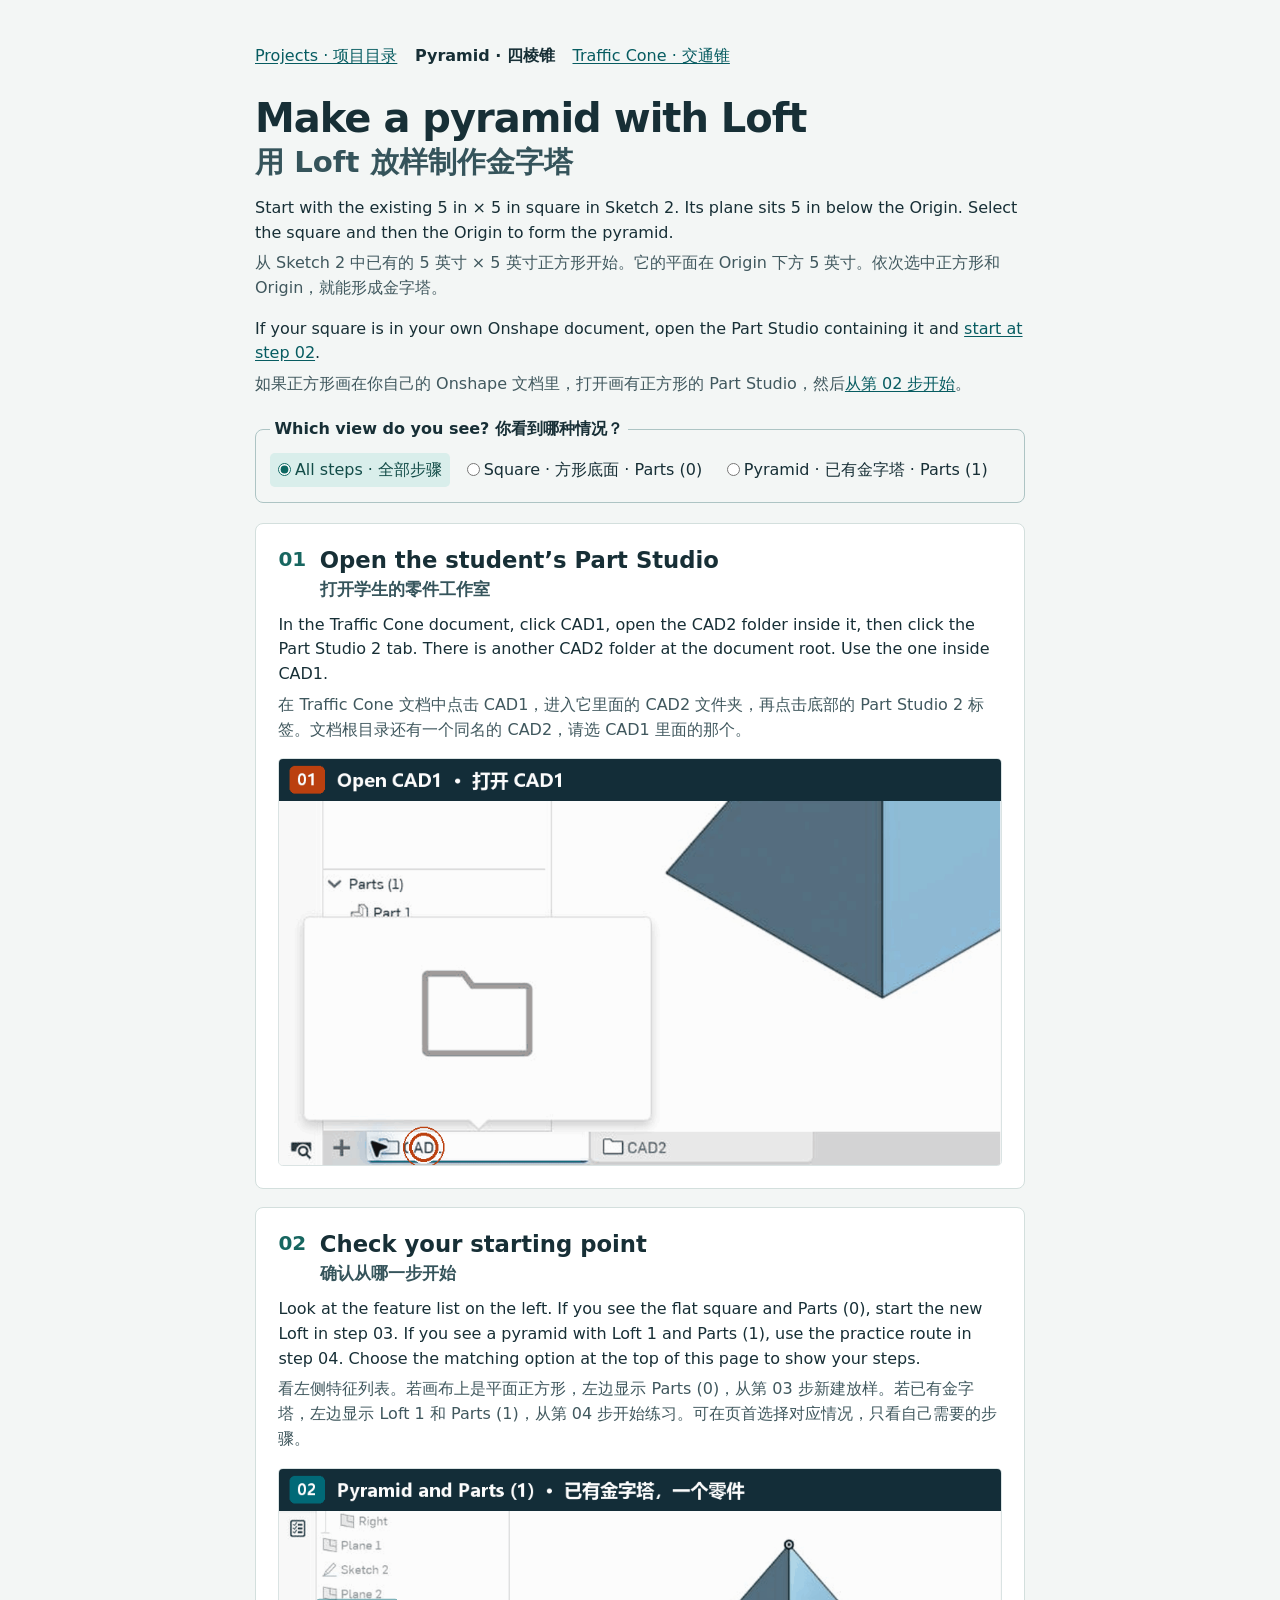
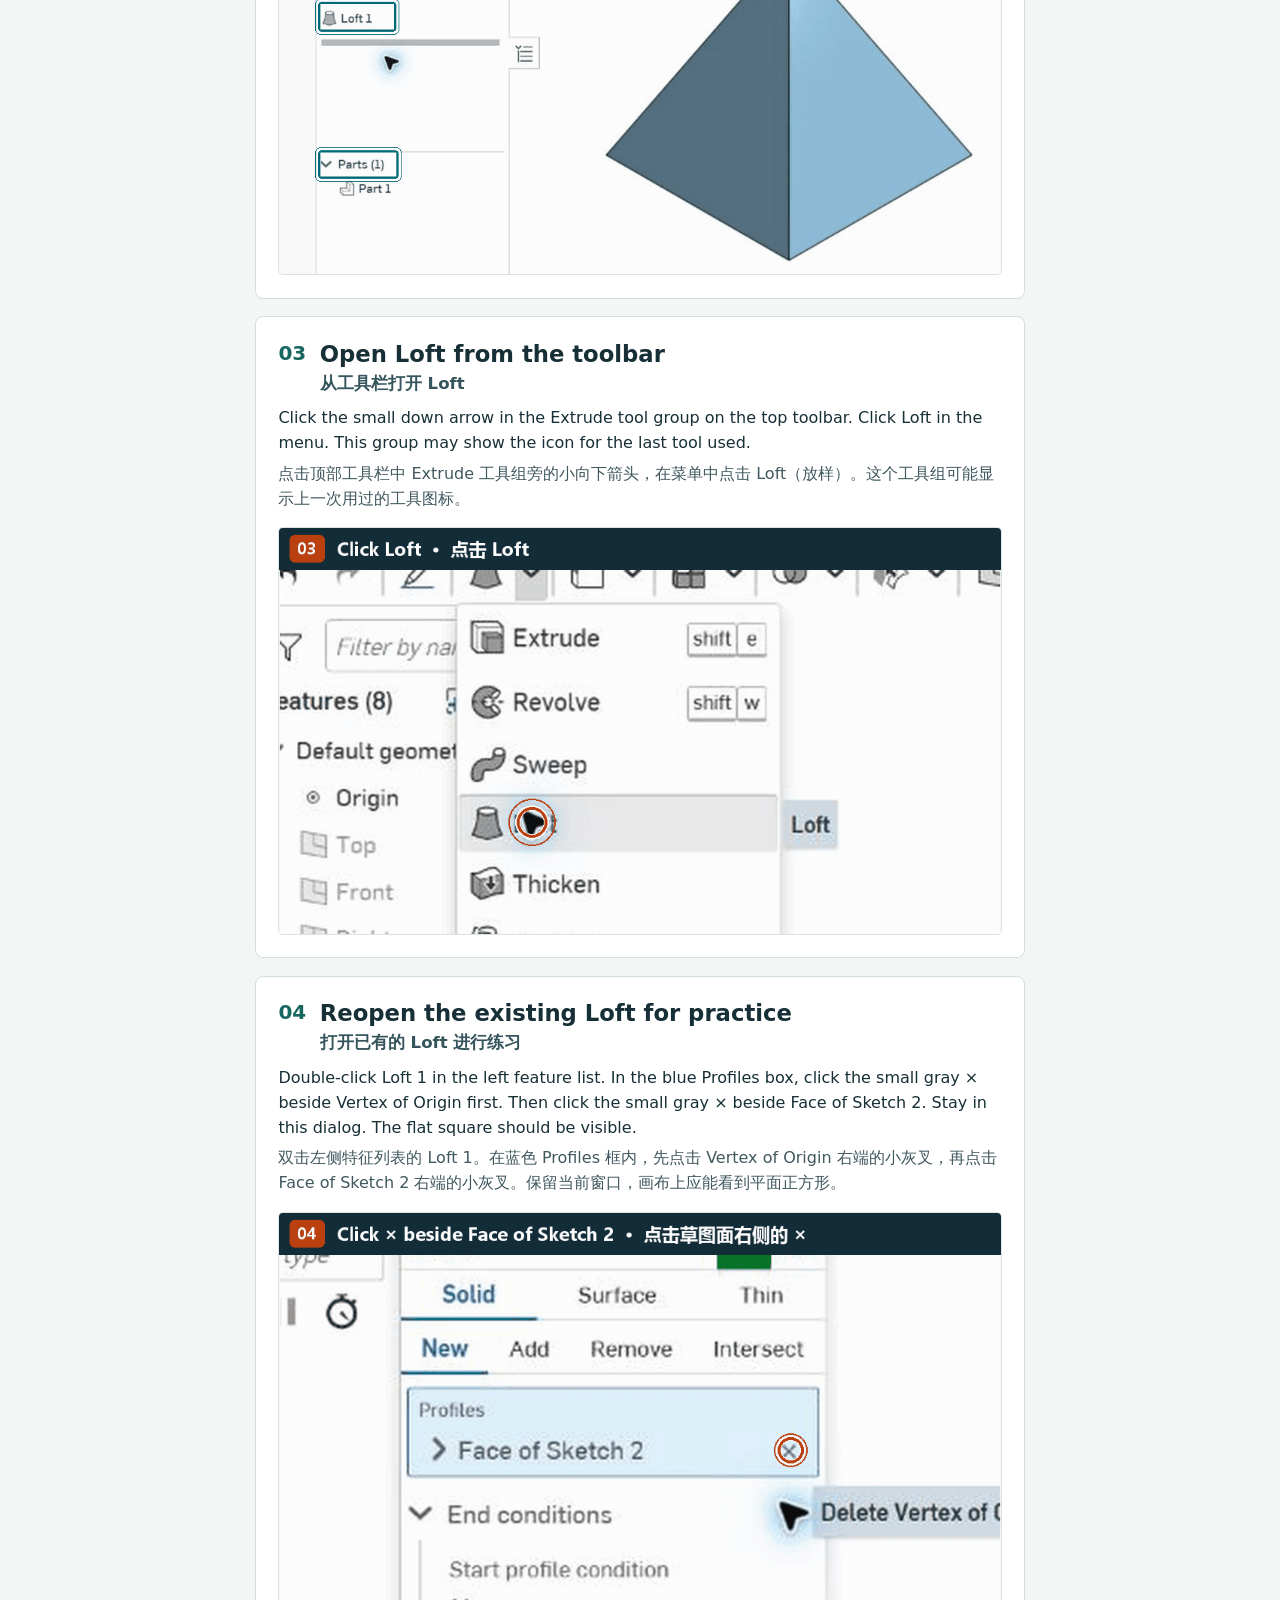
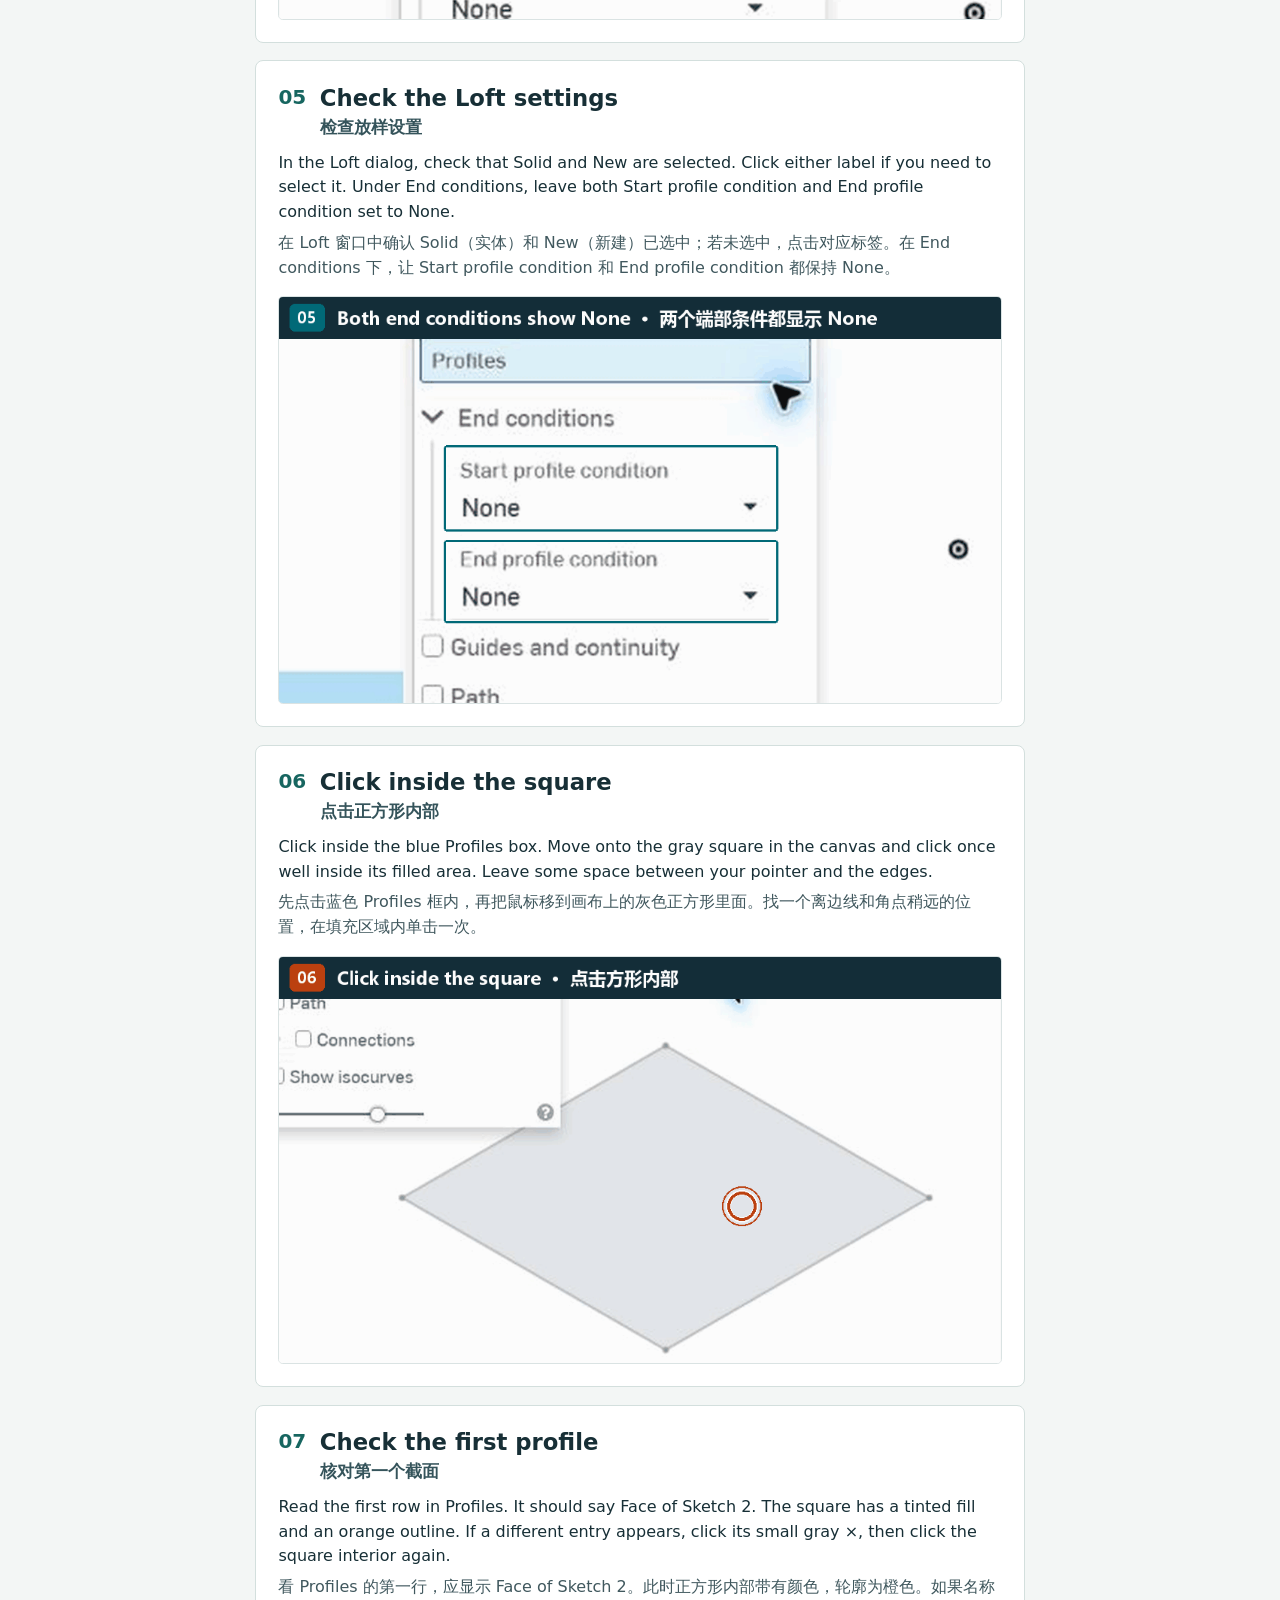
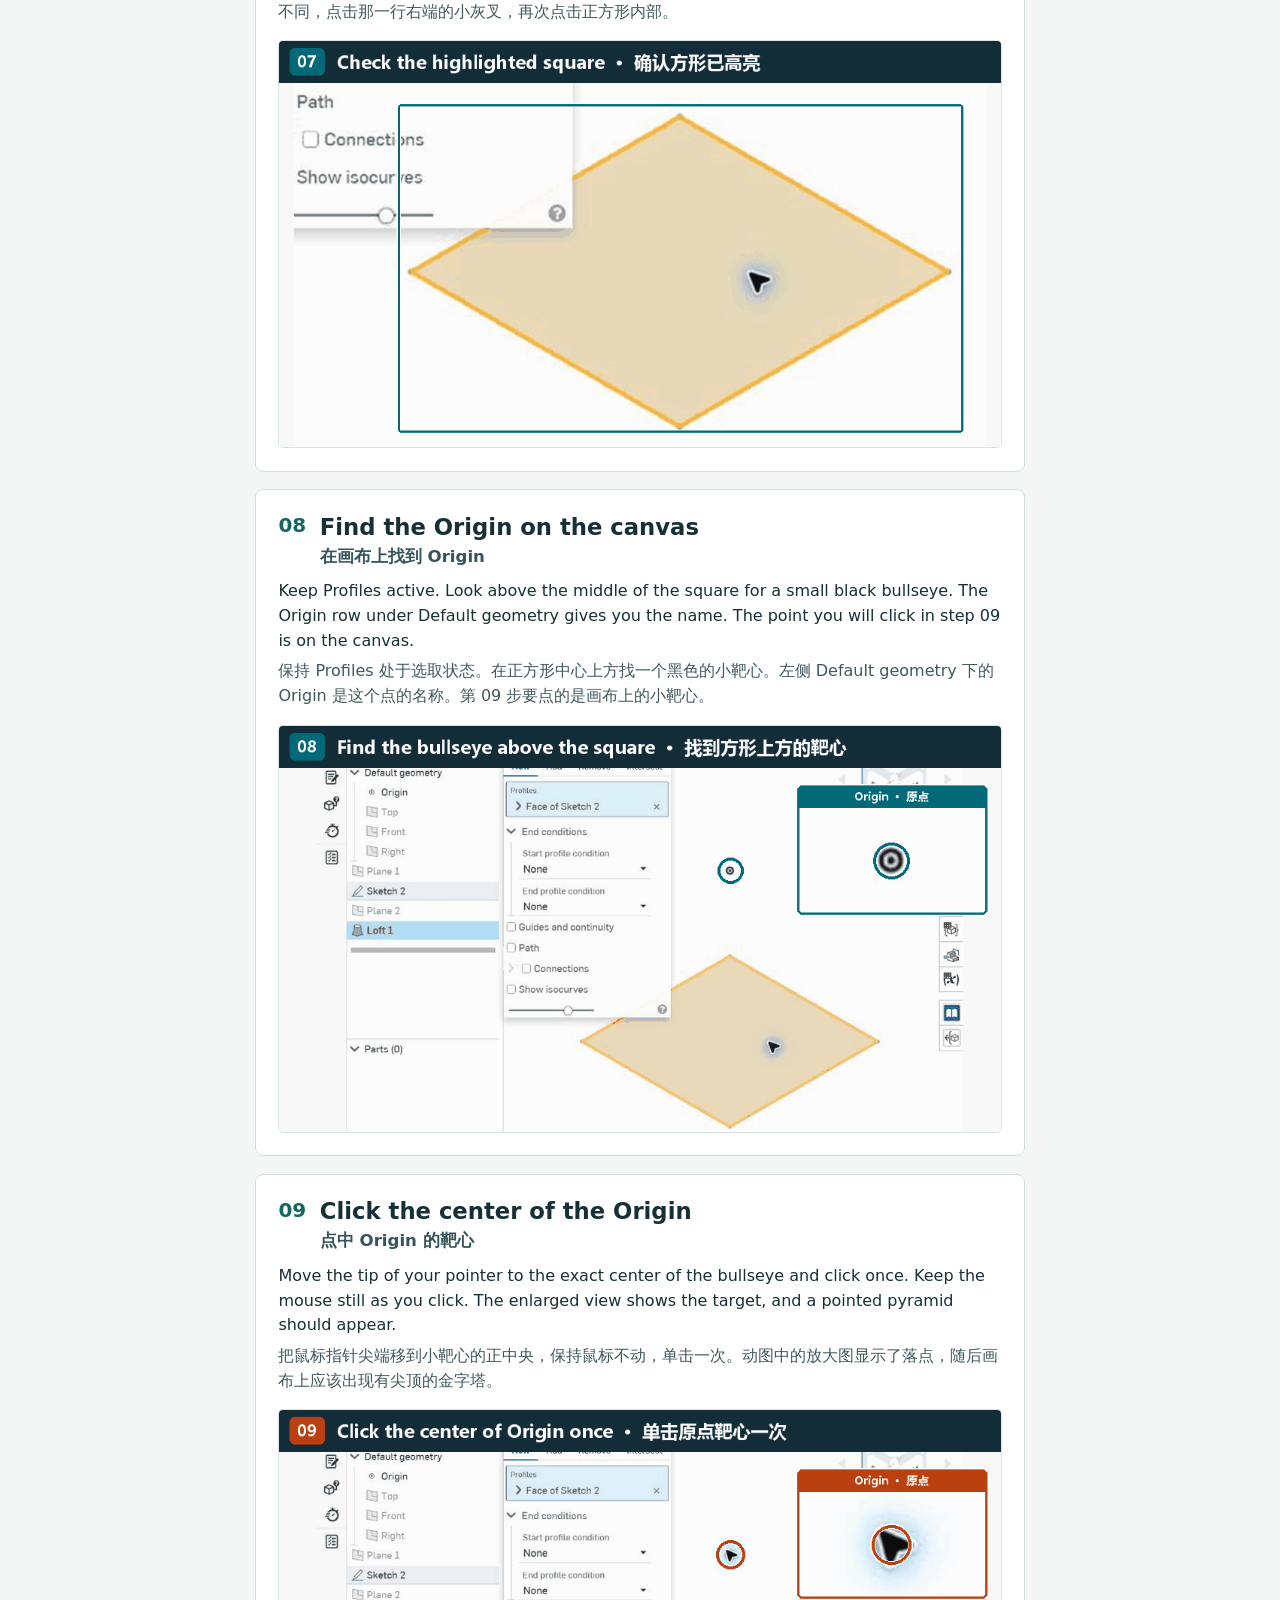
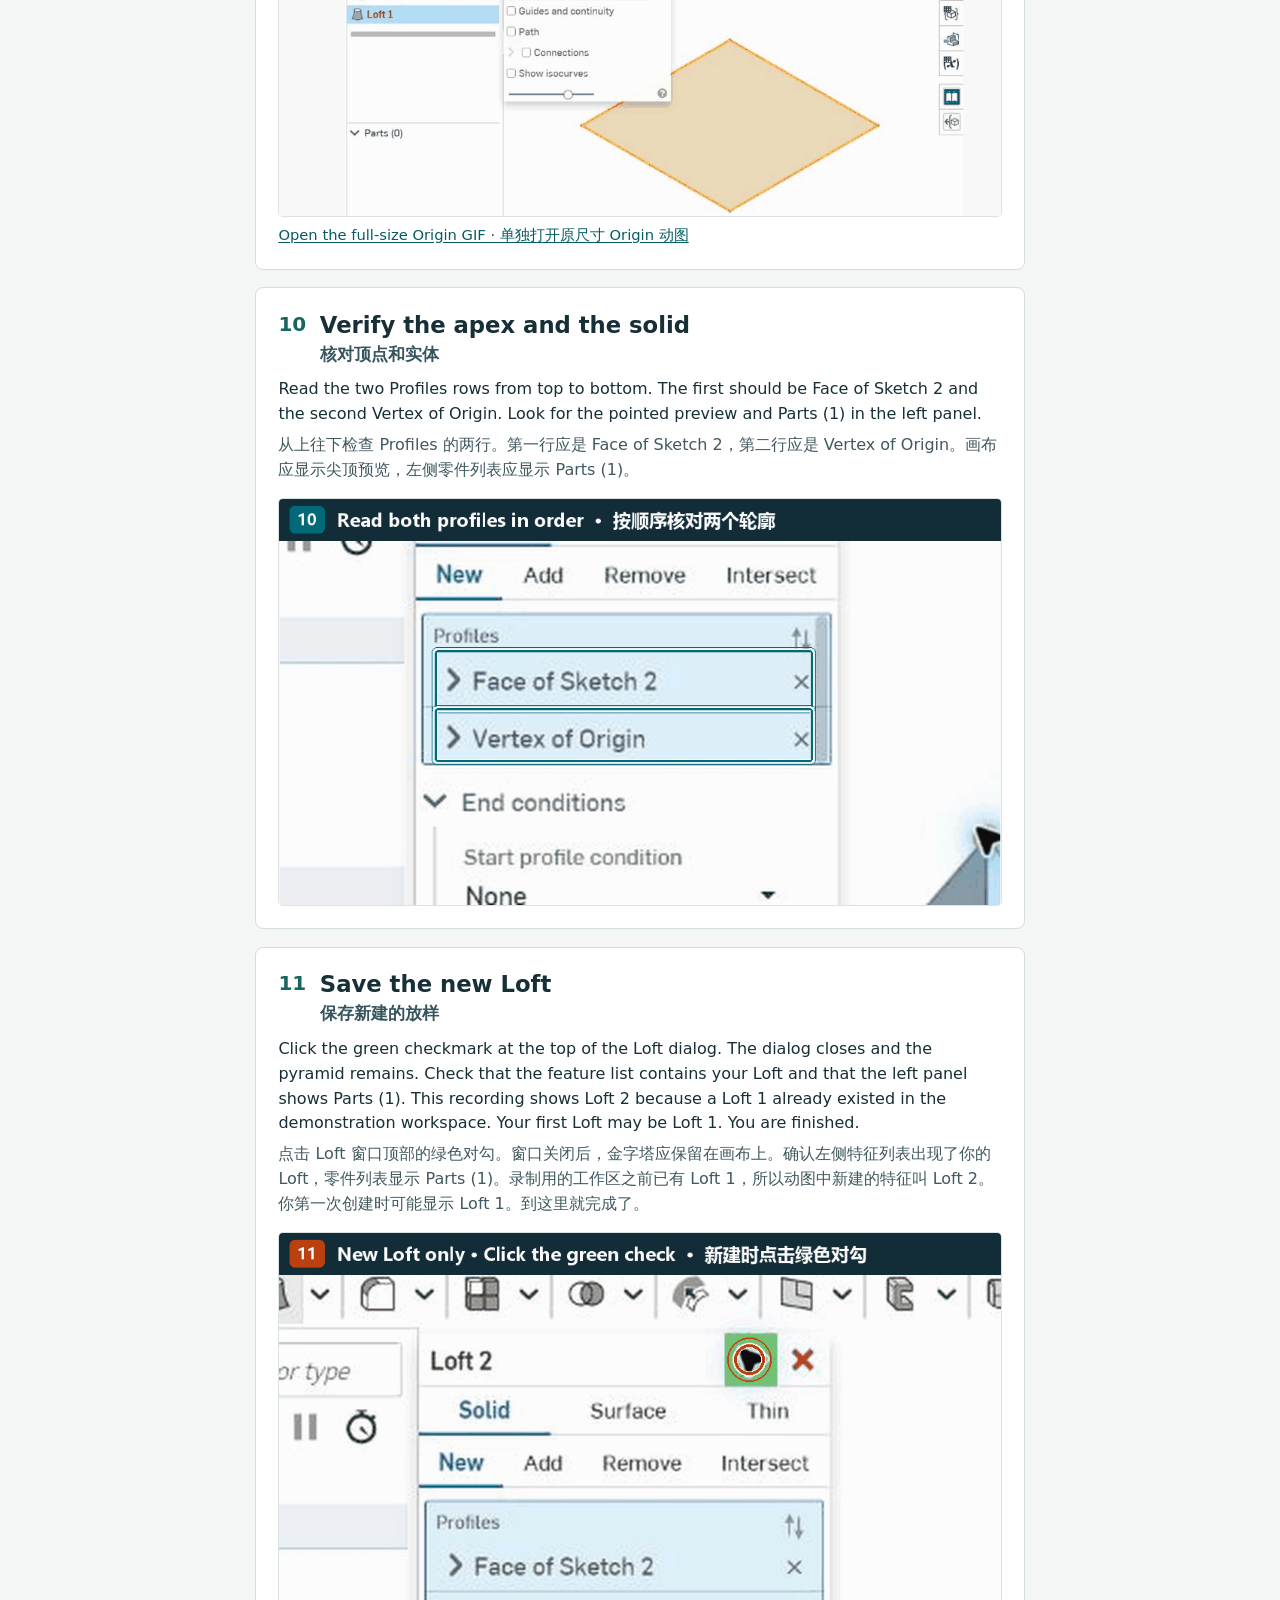
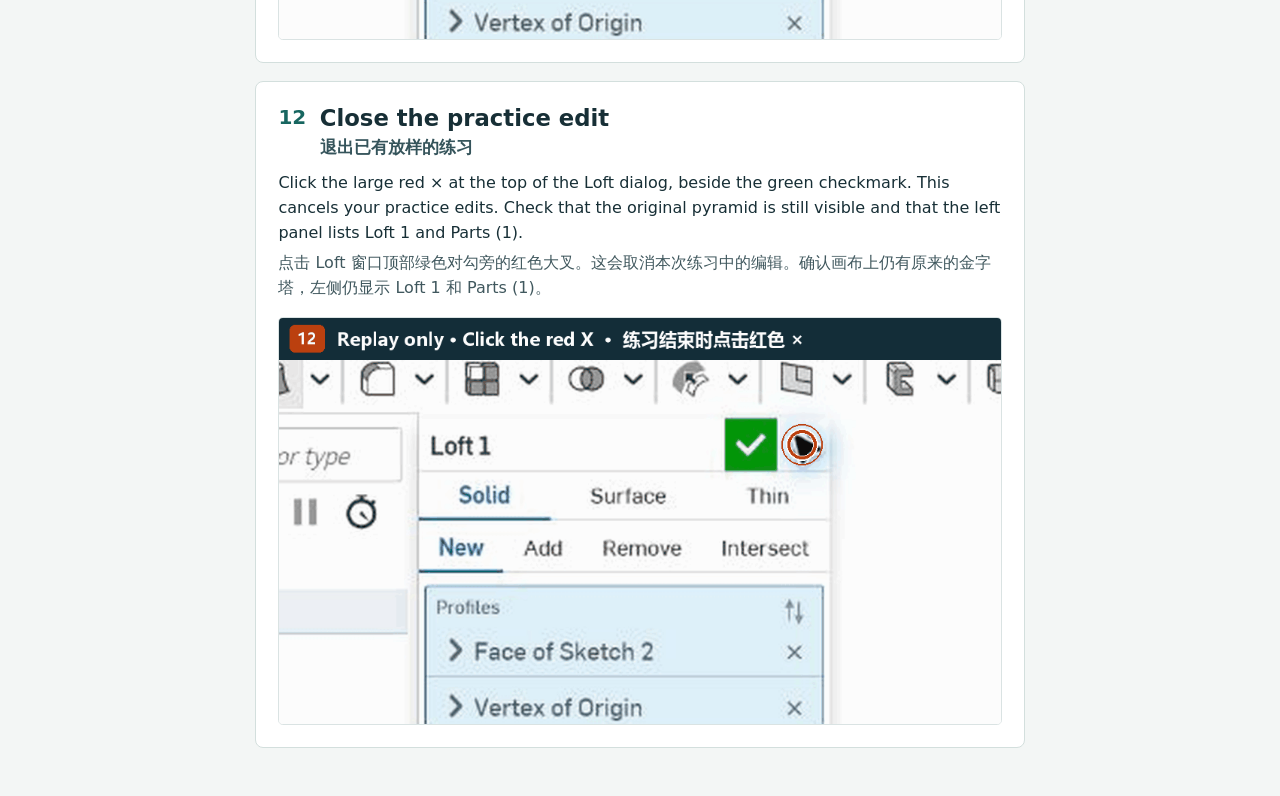
==== pyramid/index.html @ 0c7cc460 "Make the home page a project directory" ====
<!doctype html>
<html lang="en"><head><meta charset="utf-8"><meta name="viewport" content="width=device-width, initial-scale=1">
<title>Make a pyramid with Loft · 金字塔放样</title>
<style>
:root{font-family:"Segoe UI","Microsoft YaHei",system-ui,sans-serif;color:#172f36;background:#f3f6f5;line-height:1.55}
*{box-sizing:border-box}body{margin:0}main{max-width:850px;margin:auto;padding:2.5rem clamp(.85rem,4vw,2.5rem) 3rem}
h1,h2,p{margin:0}h1{font-size:clamp(1.7rem,5vw,2.5rem);line-height:1.15;letter-spacing:-.025em}h1 span,h2 span{display:block;font-size:.73em;margin-top:.35rem;color:#35545b;letter-spacing:0}
.intro{margin-top:1rem}.zh{margin-top:.36rem;color:#40585e}a{color:#075c61;text-underline-offset:.15em}
.lessons{display:flex;flex-wrap:wrap;gap:.55rem 1.1rem;align-items:center;margin:0 0 1.4rem;font-size:1rem}.lessons a{padding:.23rem 0}.lessons [aria-current]{font-weight:650}
fieldset{margin:1.25rem 0;padding:.7rem .85rem .9rem;border:1px solid #adc4c4;border-radius:.5rem}legend{font-weight:650;padding:0 .3rem}
.routes{display:flex;flex-wrap:wrap;gap:.5rem}.routes label{border-radius:.3rem;cursor:pointer;padding:.3rem .52rem;display:inline-flex;align-items:center;gap:.25rem}
.routes label:has(input:checked){background:#d9eeeb;color:#134c48}.routes input{accent-color:#0d6862;margin:0}
article{padding:clamp(.9rem,3vw,1.4rem);margin-top:1.1rem;border:1px solid #d3dfdd;background:white;border-radius:.5rem;scroll-margin-top:1rem}
h2{font-size:clamp(1.15rem,3vw,1.42rem);line-height:1.25;display:flex;align-items:flex-start;gap:.85rem;margin-bottom:.75rem}
.num{font-size:.88em;color:#176660;padding-top:.06rem;font-variant-numeric:tabular-nums}
figure{margin:1rem 0 0}img{display:block;width:100%;height:auto;border:1px solid #dae3e3;border-radius:.3rem}figcaption{margin-top:.4rem;font-size:.92rem}
[hidden]{display:none!important}@media(max-width:520px){main{padding-top:1.4rem}.routes{flex-direction:column;align-items:flex-start}}
@media print{article{break-inside:avoid}fieldset{display:none}}
</style></head>
<body><main><nav class="lessons" aria-label="Lessons · 教程"><a href="../">Projects · 项目目录</a><span aria-current="page">Pyramid · 四棱锥</span><a href="../traffic-cone/">Traffic Cone · 交通锥</a></nav><header>
<h1>Make a pyramid with Loft<span lang="zh-CN">用 Loft 放样制作金字塔</span></h1>
<p class="intro">Start with the existing 5 in × 5 in square in Sketch 2. Its plane sits 5 in below the Origin. Select the square and then the Origin to form the pyramid.</p>
<p class="zh" lang="zh-CN">从 Sketch 2 中已有的 5 英寸 × 5 英寸正方形开始。它的平面在 Origin 下方 5 英寸。依次选中正方形和 Origin，就能形成金字塔。</p>
<p class="intro">If your square is in your own Onshape document, open the Part Studio containing it and <a href="#step-02">start at step 02</a>.</p>
<p class="zh" lang="zh-CN">如果正方形画在你自己的 Onshape 文档里，打开画有正方形的 Part Studio，然后<a href="#step-02">从第 02 步开始</a>。</p>
</header>
<fieldset id="route-picker" hidden><legend>Which view do you see? <span lang="zh-CN">你看到哪种情况？</span></legend>
<div class="routes">
<label><input type="radio" name="route" value="all" checked>All steps · 全部步骤</label>
<label><input type="radio" name="route" value="new">Square · 方形底面 · Parts (0)</label>
<label><input type="radio" name="route" value="practice">Pyramid · 已有金字塔 · Parts (1)</label>
</div></fieldset><article id="step-01" data-route="both"><h2><b class="num">01</b><b>Open the student’s Part Studio<span lang="zh-CN">打开学生的零件工作室</span></b></h2><p>In the Traffic Cone document, click CAD1, open the CAD2 folder inside it, then click the Part Studio 2 tab. There is another CAD2 folder at the document root. Use the one inside CAD1.</p><p lang="zh-CN" class="zh">在 Traffic Cone 文档中点击 CAD1，进入它里面的 CAD2 文件夹，再点击底部的 Part Studio 2 标签。文档根目录还有一个同名的 CAD2，请选 CAD1 里面的那个。</p><figure><img src="../GIF/01.gif" width="960" height="540" loading="lazy" alt="Step 01: Open the student’s Part Studio · 打开学生的零件工作室"></figure></article>
<article id="step-02" data-route="both"><h2><b class="num">02</b><b>Check your starting point<span lang="zh-CN">确认从哪一步开始</span></b></h2><p>Look at the feature list on the left. If you see the flat square and Parts (0), start the new Loft in step 03. If you see a pyramid with Loft 1 and Parts (1), use the practice route in step 04. Choose the matching option at the top of this page to show your steps.</p><p lang="zh-CN" class="zh">看左侧特征列表。若画布上是平面正方形，左边显示 Parts (0)，从第 03 步新建放样。若已有金字塔，左边显示 Loft 1 和 Parts (1)，从第 04 步开始练习。可在页首选择对应情况，只看自己需要的步骤。</p><figure><img src="../GIF/02.gif" width="960" height="540" loading="lazy" alt="Step 02: Check your starting point · 确认从哪一步开始"></figure></article>
<article id="step-03" data-route="new"><h2><b class="num">03</b><b>Open Loft from the toolbar<span lang="zh-CN">从工具栏打开 Loft</span></b></h2><p>Click the small down arrow in the Extrude tool group on the top toolbar. Click Loft in the menu. This group may show the icon for the last tool used.</p><p lang="zh-CN" class="zh">点击顶部工具栏中 Extrude 工具组旁的小向下箭头，在菜单中点击 Loft（放样）。这个工具组可能显示上一次用过的工具图标。</p><figure><img src="../GIF/03.gif" width="960" height="540" loading="lazy" alt="Step 03: Open Loft from the toolbar · 从工具栏打开 Loft"></figure></article>
<article id="step-04" data-route="practice"><h2><b class="num">04</b><b>Reopen the existing Loft for practice<span lang="zh-CN">打开已有的 Loft 进行练习</span></b></h2><p>Double-click Loft 1 in the left feature list. In the blue Profiles box, click the small gray × beside Vertex of Origin first. Then click the small gray × beside Face of Sketch 2. Stay in this dialog. The flat square should be visible.</p><p lang="zh-CN" class="zh">双击左侧特征列表的 Loft 1。在蓝色 Profiles 框内，先点击 Vertex of Origin 右端的小灰叉，再点击 Face of Sketch 2 右端的小灰叉。保留当前窗口，画布上应能看到平面正方形。</p><figure><img src="../GIF/04.gif" width="960" height="540" loading="lazy" alt="Step 04: Reopen the existing Loft for practice · 打开已有的 Loft 进行练习"></figure></article>
<article id="step-05" data-route="both"><h2><b class="num">05</b><b>Check the Loft settings<span lang="zh-CN">检查放样设置</span></b></h2><p>In the Loft dialog, check that Solid and New are selected. Click either label if you need to select it. Under End conditions, leave both Start profile condition and End profile condition set to None.</p><p lang="zh-CN" class="zh">在 Loft 窗口中确认 Solid（实体）和 New（新建）已选中；若未选中，点击对应标签。在 End conditions 下，让 Start profile condition 和 End profile condition 都保持 None。</p><figure><img src="../GIF/05.gif" width="960" height="540" loading="lazy" alt="Step 05: Check the Loft settings · 检查放样设置"></figure></article>
<article id="step-06" data-route="both"><h2><b class="num">06</b><b>Click inside the square<span lang="zh-CN">点击正方形内部</span></b></h2><p>Click inside the blue Profiles box. Move onto the gray square in the canvas and click once well inside its filled area. Leave some space between your pointer and the edges.</p><p lang="zh-CN" class="zh">先点击蓝色 Profiles 框内，再把鼠标移到画布上的灰色正方形里面。找一个离边线和角点稍远的位置，在填充区域内单击一次。</p><figure><img src="../GIF/06.gif" width="960" height="540" loading="lazy" alt="Step 06: Click inside the square · 点击正方形内部"></figure></article>
<article id="step-07" data-route="both"><h2><b class="num">07</b><b>Check the first profile<span lang="zh-CN">核对第一个截面</span></b></h2><p>Read the first row in Profiles. It should say Face of Sketch 2. The square has a tinted fill and an orange outline. If a different entry appears, click its small gray ×, then click the square interior again.</p><p lang="zh-CN" class="zh">看 Profiles 的第一行，应显示 Face of Sketch 2。此时正方形内部带有颜色，轮廓为橙色。如果名称不同，点击那一行右端的小灰叉，再次点击正方形内部。</p><figure><img src="../GIF/07.gif" width="960" height="540" loading="lazy" alt="Step 07: Check the first profile · 核对第一个截面"></figure></article>
<article id="step-08" data-route="both"><h2><b class="num">08</b><b>Find the Origin on the canvas<span lang="zh-CN">在画布上找到 Origin</span></b></h2><p>Keep Profiles active. Look above the middle of the square for a small black bullseye. The Origin row under Default geometry gives you the name. The point you will click in step 09 is on the canvas.</p><p lang="zh-CN" class="zh">保持 Profiles 处于选取状态。在正方形中心上方找一个黑色的小靶心。左侧 Default geometry 下的 Origin 是这个点的名称。第 09 步要点的是画布上的小靶心。</p><figure><img src="../GIF/08.gif" width="960" height="540" loading="lazy" alt="Step 08: Find the Origin on the canvas · 在画布上找到 Origin"></figure></article>
<article id="step-09" data-route="both"><h2><b class="num">09</b><b>Click the center of the Origin<span lang="zh-CN">点中 Origin 的靶心</span></b></h2><p>Move the tip of your pointer to the exact center of the bullseye and click once. Keep the mouse still as you click. The enlarged view shows the target, and a pointed pyramid should appear.</p><p lang="zh-CN" class="zh">把鼠标指针尖端移到小靶心的正中央，保持鼠标不动，单击一次。动图中的放大图显示了落点，随后画布上应该出现有尖顶的金字塔。</p><figure><img src="../GIF/09.gif" width="960" height="540" loading="lazy" alt="Step 09: Click the center of the Origin · 点中 Origin 的靶心"><figcaption><a href="../GIF/09.gif" target="_blank" rel="noopener">Open the full-size Origin GIF · <span lang="zh-CN">单独打开原尺寸 Origin 动图</span></a></figcaption></figure></article>
<article id="step-10" data-route="both"><h2><b class="num">10</b><b>Verify the apex and the solid<span lang="zh-CN">核对顶点和实体</span></b></h2><p>Read the two Profiles rows from top to bottom. The first should be Face of Sketch 2 and the second Vertex of Origin. Look for the pointed preview and Parts (1) in the left panel.</p><p lang="zh-CN" class="zh">从上往下检查 Profiles 的两行。第一行应是 Face of Sketch 2，第二行应是 Vertex of Origin。画布应显示尖顶预览，左侧零件列表应显示 Parts (1)。</p><figure><img src="../GIF/10.gif" width="960" height="540" loading="lazy" alt="Step 10: Verify the apex and the solid · 核对顶点和实体"></figure></article>
<article id="step-11" data-route="new"><h2><b class="num">11</b><b>Save the new Loft<span lang="zh-CN">保存新建的放样</span></b></h2><p>Click the green checkmark at the top of the Loft dialog. The dialog closes and the pyramid remains. Check that the feature list contains your Loft and that the left panel shows Parts (1). This recording shows Loft 2 because a Loft 1 already existed in the demonstration workspace. Your first Loft may be Loft 1. You are finished.</p><p lang="zh-CN" class="zh">点击 Loft 窗口顶部的绿色对勾。窗口关闭后，金字塔应保留在画布上。确认左侧特征列表出现了你的 Loft，零件列表显示 Parts (1)。录制用的工作区之前已有 Loft 1，所以动图中新建的特征叫 Loft 2。你第一次创建时可能显示 Loft 1。到这里就完成了。</p><figure><img src="../GIF/11.gif" width="960" height="540" loading="lazy" alt="Step 11: Save the new Loft · 保存新建的放样"></figure></article>
<article id="step-12" data-route="practice"><h2><b class="num">12</b><b>Close the practice edit<span lang="zh-CN">退出已有放样的练习</span></b></h2><p>Click the large red × at the top of the Loft dialog, beside the green checkmark. This cancels your practice edits. Check that the original pyramid is still visible and that the left panel lists Loft 1 and Parts (1).</p><p lang="zh-CN" class="zh">点击 Loft 窗口顶部绿色对勾旁的红色大叉。这会取消本次练习中的编辑。确认画布上仍有原来的金字塔，左侧仍显示 Loft 1 和 Parts (1)。</p><figure><img src="../GIF/12.gif" width="960" height="540" loading="lazy" alt="Step 12: Close the practice edit · 退出已有放样的练习"></figure></article>
</main><script>
const picker = document.querySelector('#route-picker');
picker.hidden = false;
picker.addEventListener('change', event => {
  const choice = event.target.value;
  document.querySelectorAll('article[data-route]').forEach(step => {
    step.hidden = choice !== 'all' && step.dataset.route !== 'both' && step.dataset.route !== choice;
  });
});
</script></body></html>
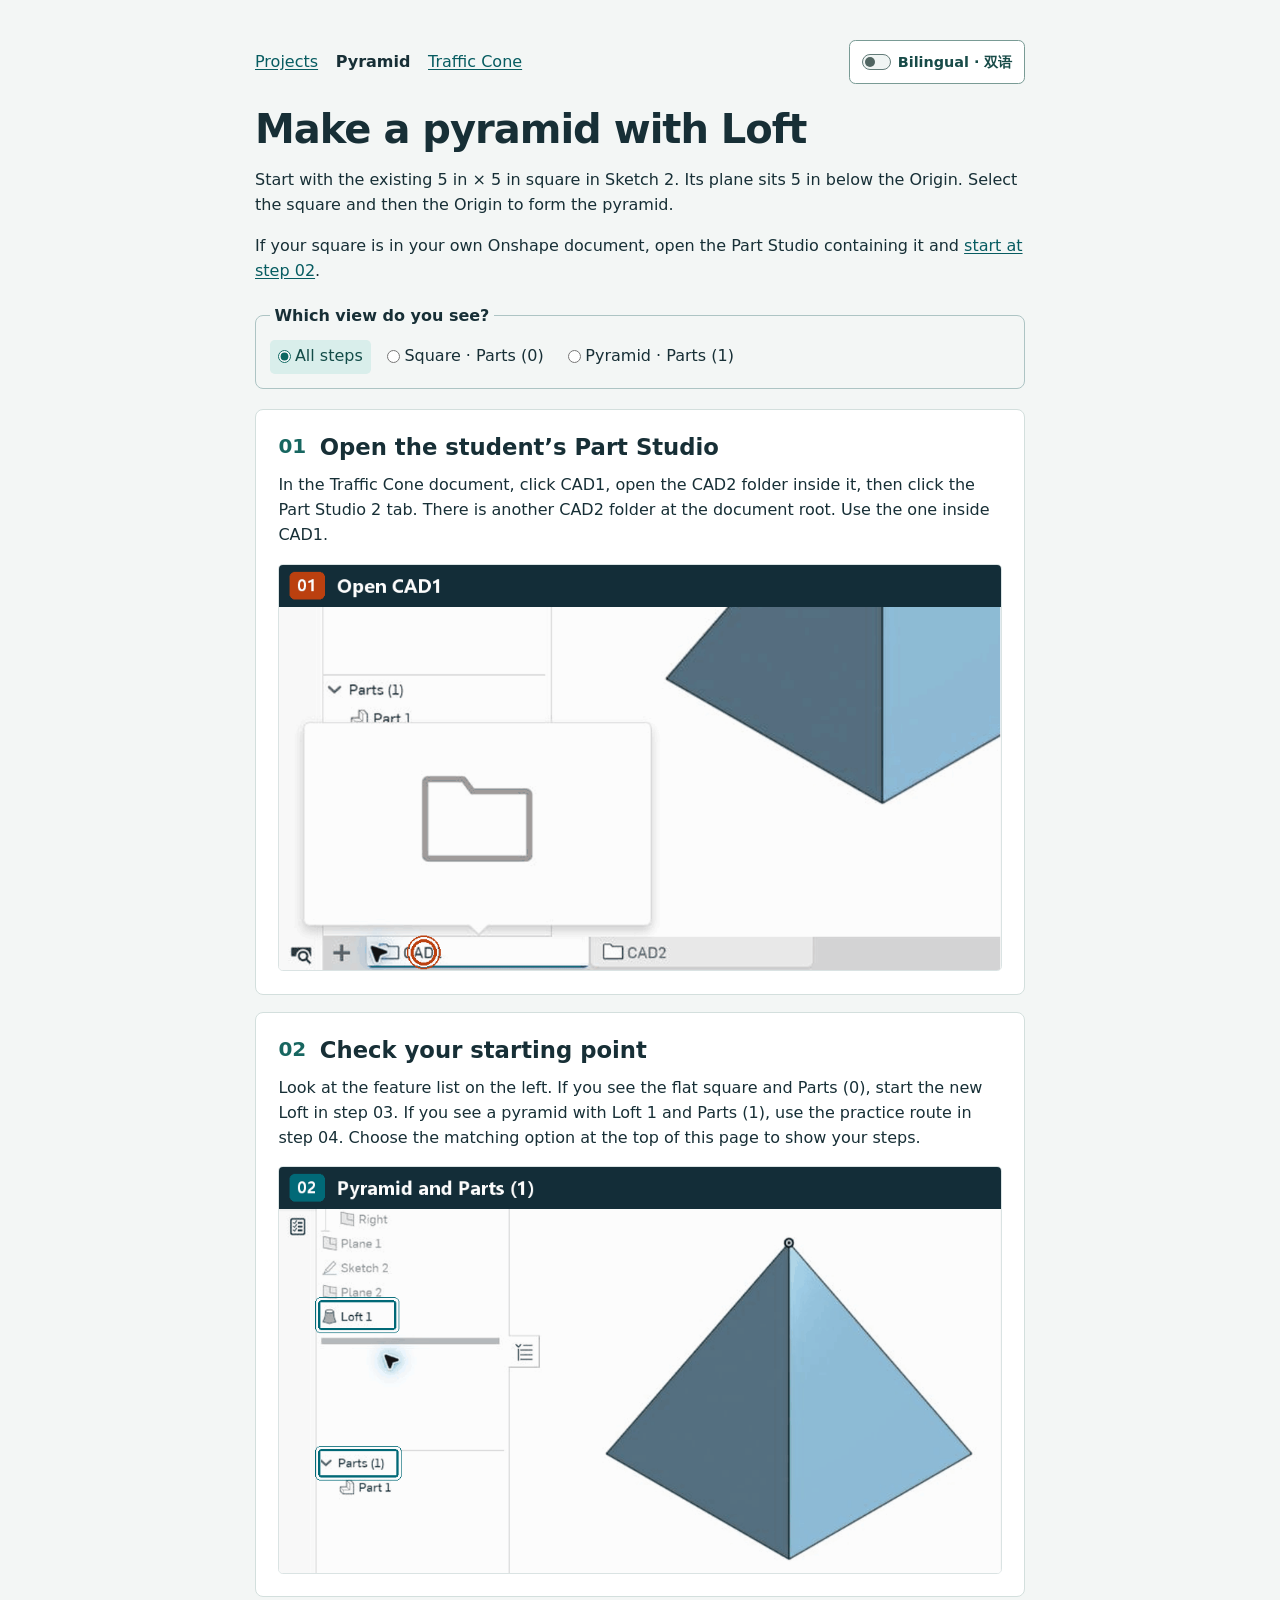
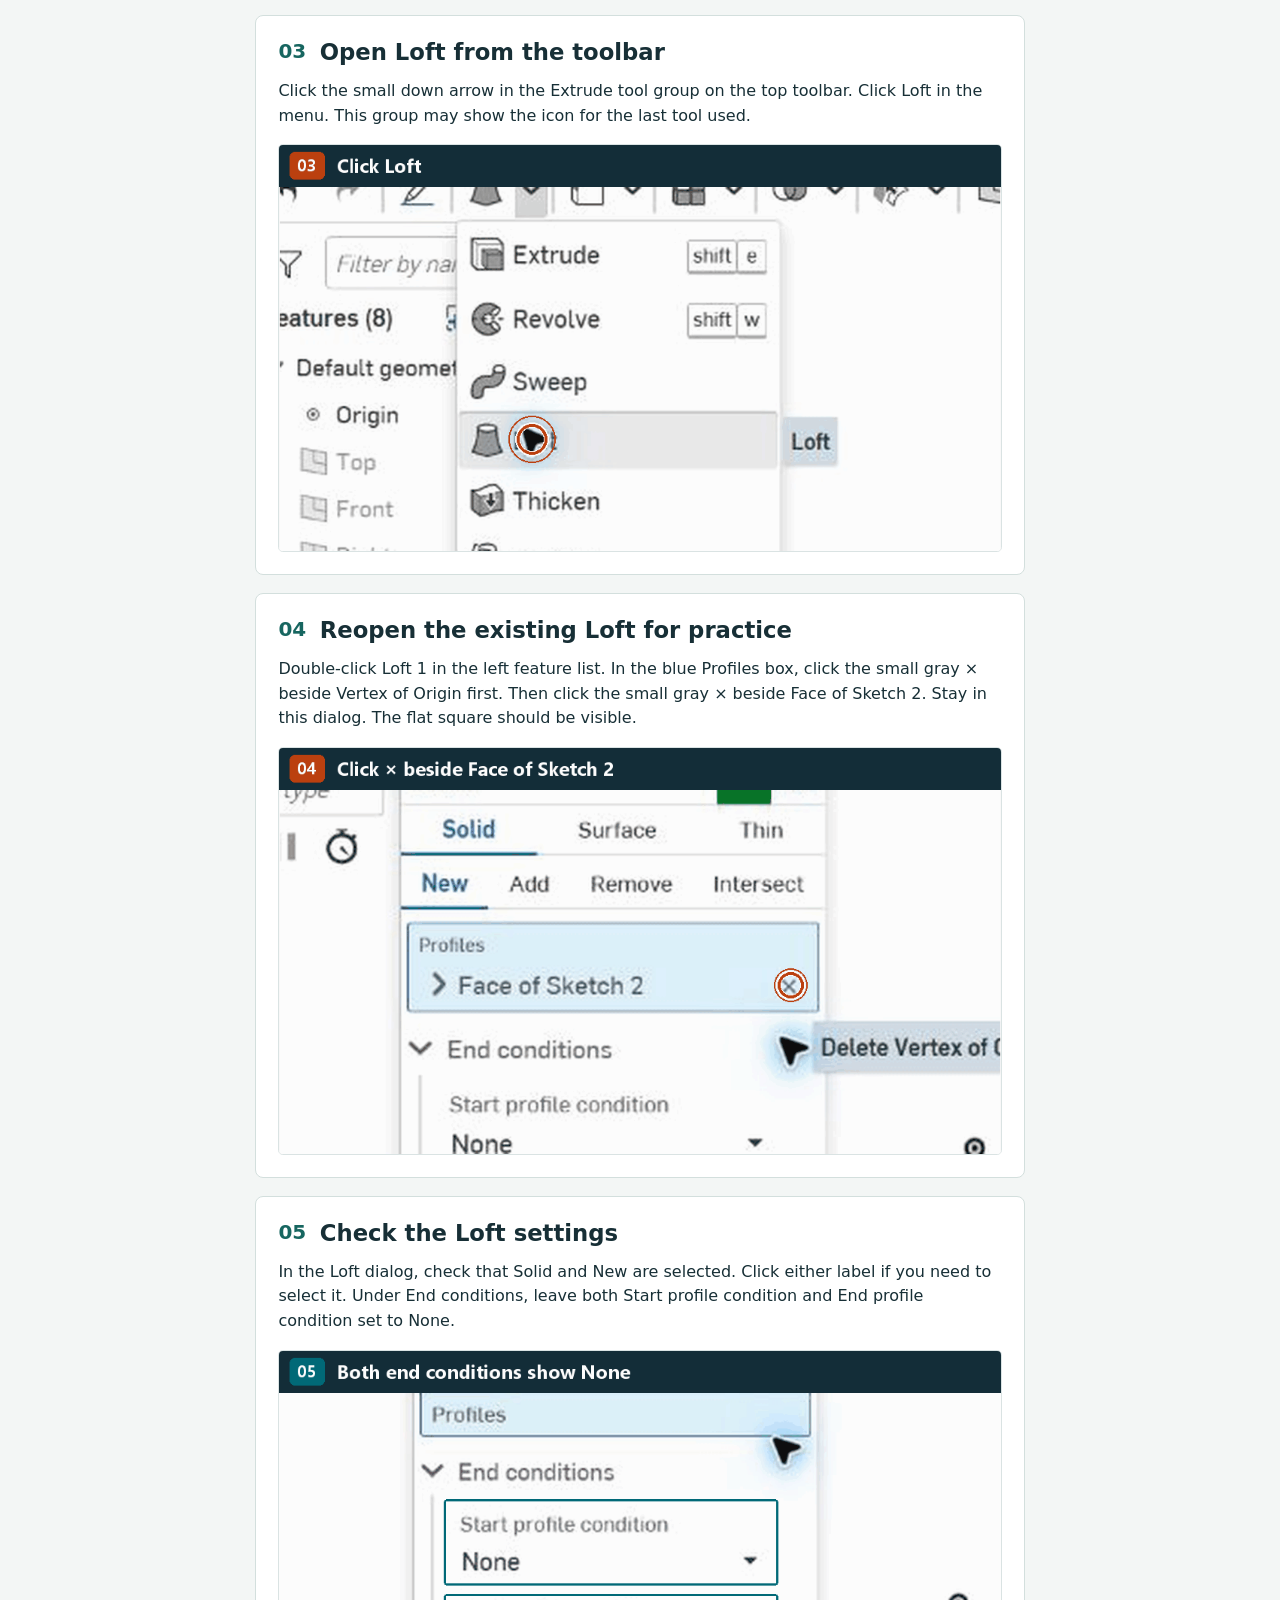
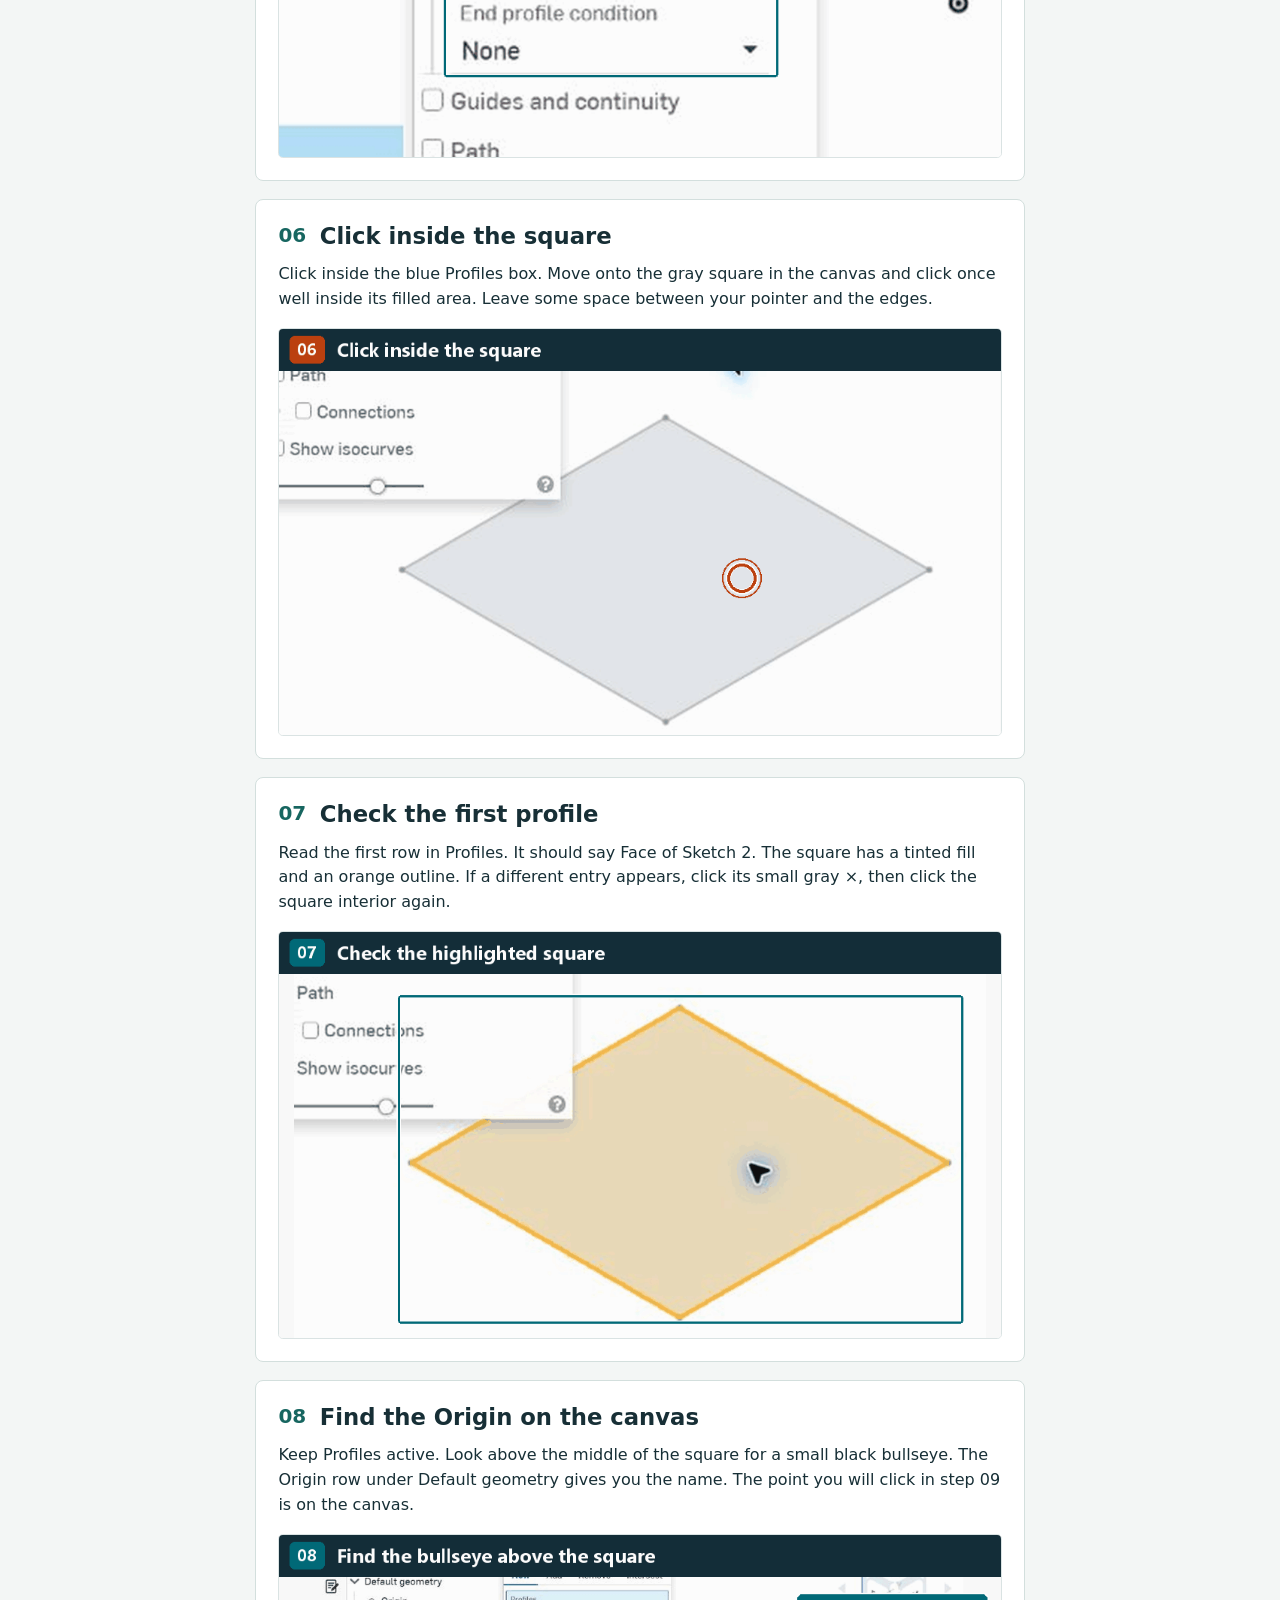
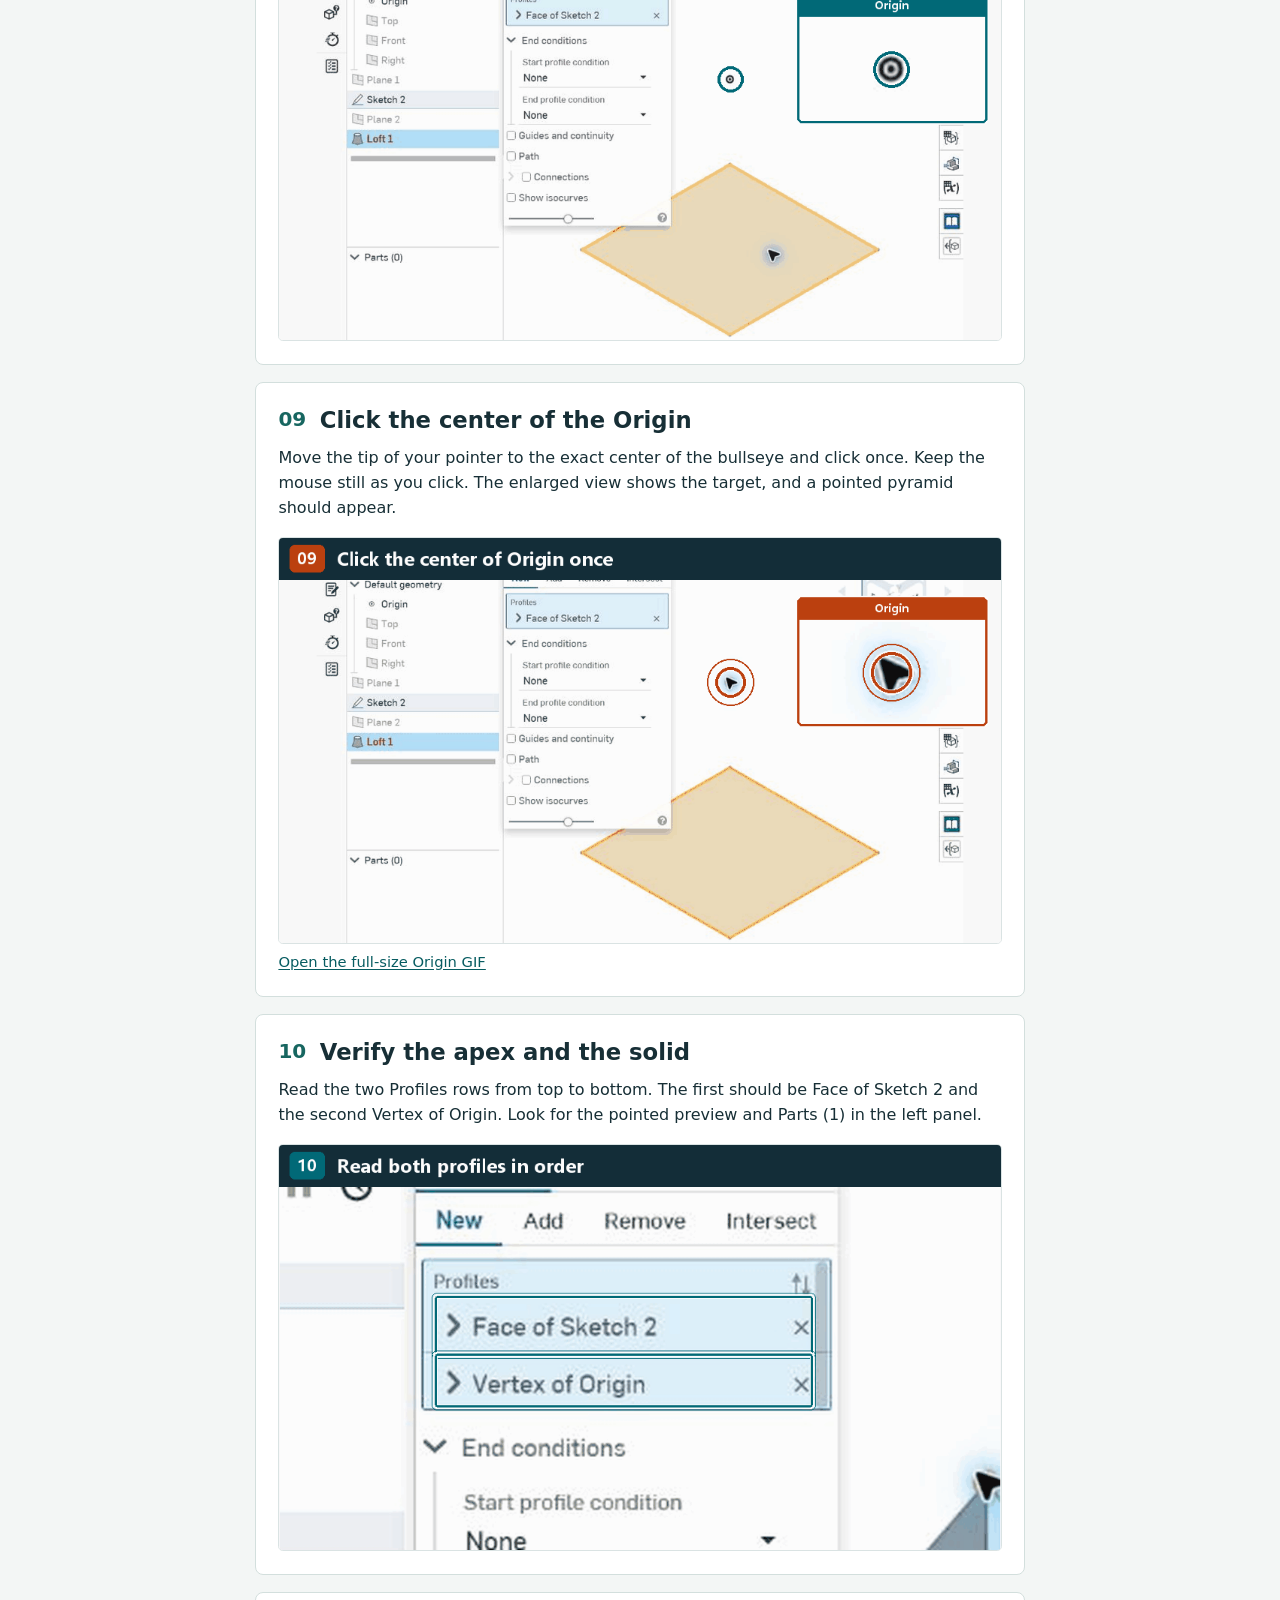
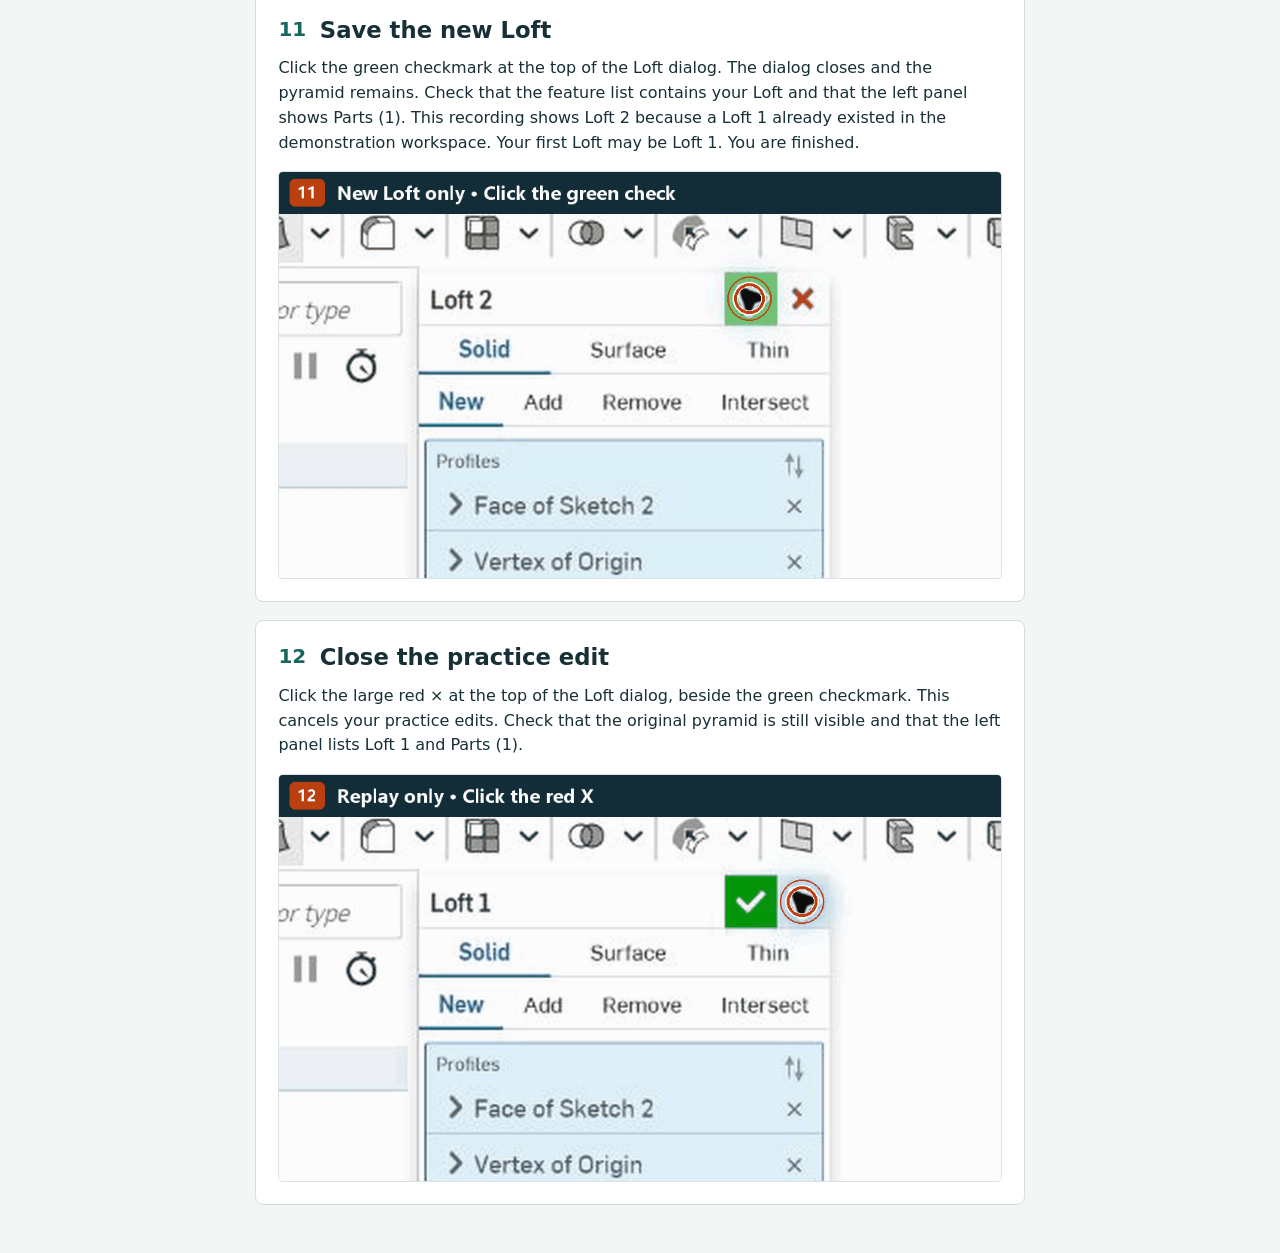
==== commit 89057f44: "Default the project directory and modeling lessons to English with a shared bilingual toggle" ====
--- a/pyramid/index.html
+++ b/pyramid/index.html
@@ -1,12 +1,13 @@
 <!doctype html>
 <html lang="en"><head><meta charset="utf-8"><meta name="viewport" content="width=device-width, initial-scale=1">
-<title>Make a pyramid with Loft · 金字塔放样</title>
+<title>Make a pyramid with Loft | Onshape Notes</title>
 <style>
 :root{font-family:"Segoe UI","Microsoft YaHei",system-ui,sans-serif;color:#172f36;background:#f3f6f5;line-height:1.55}
 *{box-sizing:border-box}body{margin:0}main{max-width:850px;margin:auto;padding:2.5rem clamp(.85rem,4vw,2.5rem) 3rem}
 h1,h2,p{margin:0}h1{font-size:clamp(1.7rem,5vw,2.5rem);line-height:1.15;letter-spacing:-.025em}h1 span,h2 span{display:block;font-size:.73em;margin-top:.35rem;color:#35545b;letter-spacing:0}
 .intro{margin-top:1rem}.zh{margin-top:.36rem;color:#40585e}a{color:#075c61;text-underline-offset:.15em}
 .lessons{display:flex;flex-wrap:wrap;gap:.55rem 1.1rem;align-items:center;margin:0 0 1.4rem;font-size:1rem}.lessons a{padding:.23rem 0}.lessons [aria-current]{font-weight:650}
+.lessons .toggle{margin-inline-start:auto}
 fieldset{margin:1.25rem 0;padding:.7rem .85rem .9rem;border:1px solid #adc4c4;border-radius:.5rem}legend{font-weight:650;padding:0 .3rem}
 .routes{display:flex;flex-wrap:wrap;gap:.5rem}.routes label{border-radius:.3rem;cursor:pointer;padding:.3rem .52rem;display:inline-flex;align-items:center;gap:.25rem}
 .routes label:has(input:checked){background:#d9eeeb;color:#134c48}.routes input{accent-color:#0d6862;margin:0}
@@ -16,32 +17,48 @@
 figure{margin:1rem 0 0}img{display:block;width:100%;height:auto;border:1px solid #dae3e3;border-radius:.3rem}figcaption{margin-top:.4rem;font-size:.92rem}
 [hidden]{display:none!important}@media(max-width:520px){main{padding-top:1.4rem}.routes{flex-direction:column;align-items:flex-start}}
 @media print{article{break-inside:avoid}fieldset{display:none}}
-</style></head>
-<body><main><nav class="lessons" aria-label="Lessons · 教程"><a href="../">Projects · 项目目录</a><span aria-current="page">Pyramid · 四棱锥</span><a href="../traffic-cone/">Traffic Cone · 交通锥</a></nav><header>
-<h1>Make a pyramid with Loft<span lang="zh-CN">用 Loft 放样制作金字塔</span></h1>
+</style>
+<link rel="stylesheet" href="../language.css">
+<script defer src="../language.js"></script></head>
+<body><main><nav class="lessons" aria-label="Lessons">
+<a href="../">Projects<span class="zh" lang="zh-CN">项目目录</span></a>
+<span aria-current="page">Pyramid<span class="zh" lang="zh-CN">四棱锥</span></span>
+<a href="../traffic-cone/">Traffic Cone<span class="zh" lang="zh-CN">交通锥</span></a>
+<button id="bilingual-toggle" type="button" class="toggle" aria-pressed="false" hidden><span class="track" aria-hidden="true"></span><span>Bilingual · <span lang="zh-CN">双语</span></span></button>
+</nav><header>
+<h1>Make a pyramid with Loft<span class="zh" lang="zh-CN">用 Loft 放样制作金字塔</span></h1>
 <p class="intro">Start with the existing 5 in × 5 in square in Sketch 2. Its plane sits 5 in below the Origin. Select the square and then the Origin to form the pyramid.</p>
 <p class="zh" lang="zh-CN">从 Sketch 2 中已有的 5 英寸 × 5 英寸正方形开始。它的平面在 Origin 下方 5 英寸。依次选中正方形和 Origin，就能形成金字塔。</p>
 <p class="intro">If your square is in your own Onshape document, open the Part Studio containing it and <a href="#step-02">start at step 02</a>.</p>
 <p class="zh" lang="zh-CN">如果正方形画在你自己的 Onshape 文档里，打开画有正方形的 Part Studio，然后<a href="#step-02">从第 02 步开始</a>。</p>
 </header>
-<fieldset id="route-picker" hidden><legend>Which view do you see? <span lang="zh-CN">你看到哪种情况？</span></legend>
+<fieldset id="route-picker" hidden><legend>Which view do you see?<span class="zh" lang="zh-CN">你看到哪种情况？</span></legend>
 <div class="routes">
-<label><input type="radio" name="route" value="all" checked>All steps · 全部步骤</label>
-<label><input type="radio" name="route" value="new">Square · 方形底面 · Parts (0)</label>
-<label><input type="radio" name="route" value="practice">Pyramid · 已有金字塔 · Parts (1)</label>
-</div></fieldset><article id="step-01" data-route="both"><h2><b class="num">01</b><b>Open the student’s Part Studio<span lang="zh-CN">打开学生的零件工作室</span></b></h2><p>In the Traffic Cone document, click CAD1, open the CAD2 folder inside it, then click the Part Studio 2 tab. There is another CAD2 folder at the document root. Use the one inside CAD1.</p><p lang="zh-CN" class="zh">在 Traffic Cone 文档中点击 CAD1，进入它里面的 CAD2 文件夹，再点击底部的 Part Studio 2 标签。文档根目录还有一个同名的 CAD2，请选 CAD1 里面的那个。</p><figure><img src="../GIF/01.gif" width="960" height="540" loading="lazy" alt="Step 01: Open the student’s Part Studio · 打开学生的零件工作室"></figure></article>
-<article id="step-02" data-route="both"><h2><b class="num">02</b><b>Check your starting point<span lang="zh-CN">确认从哪一步开始</span></b></h2><p>Look at the feature list on the left. If you see the flat square and Parts (0), start the new Loft in step 03. If you see a pyramid with Loft 1 and Parts (1), use the practice route in step 04. Choose the matching option at the top of this page to show your steps.</p><p lang="zh-CN" class="zh">看左侧特征列表。若画布上是平面正方形，左边显示 Parts (0)，从第 03 步新建放样。若已有金字塔，左边显示 Loft 1 和 Parts (1)，从第 04 步开始练习。可在页首选择对应情况，只看自己需要的步骤。</p><figure><img src="../GIF/02.gif" width="960" height="540" loading="lazy" alt="Step 02: Check your starting point · 确认从哪一步开始"></figure></article>
-<article id="step-03" data-route="new"><h2><b class="num">03</b><b>Open Loft from the toolbar<span lang="zh-CN">从工具栏打开 Loft</span></b></h2><p>Click the small down arrow in the Extrude tool group on the top toolbar. Click Loft in the menu. This group may show the icon for the last tool used.</p><p lang="zh-CN" class="zh">点击顶部工具栏中 Extrude 工具组旁的小向下箭头，在菜单中点击 Loft（放样）。这个工具组可能显示上一次用过的工具图标。</p><figure><img src="../GIF/03.gif" width="960" height="540" loading="lazy" alt="Step 03: Open Loft from the toolbar · 从工具栏打开 Loft"></figure></article>
-<article id="step-04" data-route="practice"><h2><b class="num">04</b><b>Reopen the existing Loft for practice<span lang="zh-CN">打开已有的 Loft 进行练习</span></b></h2><p>Double-click Loft 1 in the left feature list. In the blue Profiles box, click the small gray × beside Vertex of Origin first. Then click the small gray × beside Face of Sketch 2. Stay in this dialog. The flat square should be visible.</p><p lang="zh-CN" class="zh">双击左侧特征列表的 Loft 1。在蓝色 Profiles 框内，先点击 Vertex of Origin 右端的小灰叉，再点击 Face of Sketch 2 右端的小灰叉。保留当前窗口，画布上应能看到平面正方形。</p><figure><img src="../GIF/04.gif" width="960" height="540" loading="lazy" alt="Step 04: Reopen the existing Loft for practice · 打开已有的 Loft 进行练习"></figure></article>
-<article id="step-05" data-route="both"><h2><b class="num">05</b><b>Check the Loft settings<span lang="zh-CN">检查放样设置</span></b></h2><p>In the Loft dialog, check that Solid and New are selected. Click either label if you need to select it. Under End conditions, leave both Start profile condition and End profile condition set to None.</p><p lang="zh-CN" class="zh">在 Loft 窗口中确认 Solid（实体）和 New（新建）已选中；若未选中，点击对应标签。在 End conditions 下，让 Start profile condition 和 End profile condition 都保持 None。</p><figure><img src="../GIF/05.gif" width="960" height="540" loading="lazy" alt="Step 05: Check the Loft settings · 检查放样设置"></figure></article>
-<article id="step-06" data-route="both"><h2><b class="num">06</b><b>Click inside the square<span lang="zh-CN">点击正方形内部</span></b></h2><p>Click inside the blue Profiles box. Move onto the gray square in the canvas and click once well inside its filled area. Leave some space between your pointer and the edges.</p><p lang="zh-CN" class="zh">先点击蓝色 Profiles 框内，再把鼠标移到画布上的灰色正方形里面。找一个离边线和角点稍远的位置，在填充区域内单击一次。</p><figure><img src="../GIF/06.gif" width="960" height="540" loading="lazy" alt="Step 06: Click inside the square · 点击正方形内部"></figure></article>
-<article id="step-07" data-route="both"><h2><b class="num">07</b><b>Check the first profile<span lang="zh-CN">核对第一个截面</span></b></h2><p>Read the first row in Profiles. It should say Face of Sketch 2. The square has a tinted fill and an orange outline. If a different entry appears, click its small gray ×, then click the square interior again.</p><p lang="zh-CN" class="zh">看 Profiles 的第一行，应显示 Face of Sketch 2。此时正方形内部带有颜色，轮廓为橙色。如果名称不同，点击那一行右端的小灰叉，再次点击正方形内部。</p><figure><img src="../GIF/07.gif" width="960" height="540" loading="lazy" alt="Step 07: Check the first profile · 核对第一个截面"></figure></article>
-<article id="step-08" data-route="both"><h2><b class="num">08</b><b>Find the Origin on the canvas<span lang="zh-CN">在画布上找到 Origin</span></b></h2><p>Keep Profiles active. Look above the middle of the square for a small black bullseye. The Origin row under Default geometry gives you the name. The point you will click in step 09 is on the canvas.</p><p lang="zh-CN" class="zh">保持 Profiles 处于选取状态。在正方形中心上方找一个黑色的小靶心。左侧 Default geometry 下的 Origin 是这个点的名称。第 09 步要点的是画布上的小靶心。</p><figure><img src="../GIF/08.gif" width="960" height="540" loading="lazy" alt="Step 08: Find the Origin on the canvas · 在画布上找到 Origin"></figure></article>
-<article id="step-09" data-route="both"><h2><b class="num">09</b><b>Click the center of the Origin<span lang="zh-CN">点中 Origin 的靶心</span></b></h2><p>Move the tip of your pointer to the exact center of the bullseye and click once. Keep the mouse still as you click. The enlarged view shows the target, and a pointed pyramid should appear.</p><p lang="zh-CN" class="zh">把鼠标指针尖端移到小靶心的正中央，保持鼠标不动，单击一次。动图中的放大图显示了落点，随后画布上应该出现有尖顶的金字塔。</p><figure><img src="../GIF/09.gif" width="960" height="540" loading="lazy" alt="Step 09: Click the center of the Origin · 点中 Origin 的靶心"><figcaption><a href="../GIF/09.gif" target="_blank" rel="noopener">Open the full-size Origin GIF · <span lang="zh-CN">单独打开原尺寸 Origin 动图</span></a></figcaption></figure></article>
-<article id="step-10" data-route="both"><h2><b class="num">10</b><b>Verify the apex and the solid<span lang="zh-CN">核对顶点和实体</span></b></h2><p>Read the two Profiles rows from top to bottom. The first should be Face of Sketch 2 and the second Vertex of Origin. Look for the pointed preview and Parts (1) in the left panel.</p><p lang="zh-CN" class="zh">从上往下检查 Profiles 的两行。第一行应是 Face of Sketch 2，第二行应是 Vertex of Origin。画布应显示尖顶预览，左侧零件列表应显示 Parts (1)。</p><figure><img src="../GIF/10.gif" width="960" height="540" loading="lazy" alt="Step 10: Verify the apex and the solid · 核对顶点和实体"></figure></article>
-<article id="step-11" data-route="new"><h2><b class="num">11</b><b>Save the new Loft<span lang="zh-CN">保存新建的放样</span></b></h2><p>Click the green checkmark at the top of the Loft dialog. The dialog closes and the pyramid remains. Check that the feature list contains your Loft and that the left panel shows Parts (1). This recording shows Loft 2 because a Loft 1 already existed in the demonstration workspace. Your first Loft may be Loft 1. You are finished.</p><p lang="zh-CN" class="zh">点击 Loft 窗口顶部的绿色对勾。窗口关闭后，金字塔应保留在画布上。确认左侧特征列表出现了你的 Loft，零件列表显示 Parts (1)。录制用的工作区之前已有 Loft 1，所以动图中新建的特征叫 Loft 2。你第一次创建时可能显示 Loft 1。到这里就完成了。</p><figure><img src="../GIF/11.gif" width="960" height="540" loading="lazy" alt="Step 11: Save the new Loft · 保存新建的放样"></figure></article>
-<article id="step-12" data-route="practice"><h2><b class="num">12</b><b>Close the practice edit<span lang="zh-CN">退出已有放样的练习</span></b></h2><p>Click the large red × at the top of the Loft dialog, beside the green checkmark. This cancels your practice edits. Check that the original pyramid is still visible and that the left panel lists Loft 1 and Parts (1).</p><p lang="zh-CN" class="zh">点击 Loft 窗口顶部绿色对勾旁的红色大叉。这会取消本次练习中的编辑。确认画布上仍有原来的金字塔，左侧仍显示 Loft 1 和 Parts (1)。</p><figure><img src="../GIF/12.gif" width="960" height="540" loading="lazy" alt="Step 12: Close the practice edit · 退出已有放样的练习"></figure></article>
+<label><input type="radio" name="route" value="all" checked><span>All steps<span class="zh" lang="zh-CN">全部步骤</span></span></label>
+<label><input type="radio" name="route" value="new"><span>Square · Parts (0)<span class="zh" lang="zh-CN">方形底面 · Parts (0)</span></span></label>
+<label><input type="radio" name="route" value="practice"><span>Pyramid · Parts (1)<span class="zh" lang="zh-CN">已有金字塔 · Parts (1)</span></span></label>
+</div></fieldset><article id="step-01" data-route="both"><h2><b class="num">01</b><b>Open the student’s Part Studio<span class="zh" lang="zh-CN">打开学生的零件工作室</span></b></h2><p>In the Traffic Cone document, click CAD1, open the CAD2 folder inside it, then click the Part Studio 2 tab. There is another CAD2 folder at the document root. Use the one inside CAD1.</p><p lang="zh-CN" class="zh">在 Traffic Cone 文档中点击 CAD1，进入它里面的 CAD2 文件夹，再点击底部的 Part Studio 2 标签。文档根目录还有一个同名的 CAD2，请选 CAD1 里面的那个。</p><figure><img src="../GIF/en/01.gif" data-bilingual-file="../GIF/01.gif" width="960" height="540" loading="lazy" alt="Step 01: Open the student’s Part Studio"></figure></article>
+<article id="step-02" data-route="both"><h2><b class="num">02</b><b>Check your starting point<span class="zh" lang="zh-CN">确认从哪一步开始</span></b></h2><p>Look at the feature list on the left. If you see the flat square and Parts (0), start the new Loft in step 03. If you see a pyramid with Loft 1 and Parts (1), use the practice route in step 04. Choose the matching option at the top of this page to show your steps.</p><p lang="zh-CN" class="zh">看左侧特征列表。若画布上是平面正方形，左边显示 Parts (0)，从第 03 步新建放样。若已有金字塔，左边显示 Loft 1 和 Parts (1)，从第 04 步开始练习。可在页首选择对应情况，只看自己需要的步骤。</p><figure><img src="../GIF/en/02.gif" data-bilingual-file="../GIF/02.gif" width="960" height="540" loading="lazy" alt="Step 02: Check your starting point"></figure></article>
+<article id="step-03" data-route="new"><h2><b class="num">03</b><b>Open Loft from the toolbar<span class="zh" lang="zh-CN">从工具栏打开 Loft</span></b></h2><p>Click the small down arrow in the Extrude tool group on the top toolbar. Click Loft in the menu. This group may show the icon for the last tool used.</p><p lang="zh-CN" class="zh">点击顶部工具栏中 Extrude 工具组旁的小向下箭头，在菜单中点击 Loft（放样）。这个工具组可能显示上一次用过的工具图标。</p><figure><img src="../GIF/en/03.gif" data-bilingual-file="../GIF/03.gif" width="960" height="540" loading="lazy" alt="Step 03: Open Loft from the toolbar"></figure></article>
+<article id="step-04" data-route="practice"><h2><b class="num">04</b><b>Reopen the existing Loft for practice<span class="zh" lang="zh-CN">打开已有的 Loft 进行练习</span></b></h2><p>Double-click Loft 1 in the left feature list. In the blue Profiles box, click the small gray × beside Vertex of Origin first. Then click the small gray × beside Face of Sketch 2. Stay in this dialog. The flat square should be visible.</p><p lang="zh-CN" class="zh">双击左侧特征列表的 Loft 1。在蓝色 Profiles 框内，先点击 Vertex of Origin 右端的小灰叉，再点击 Face of Sketch 2 右端的小灰叉。保留当前窗口，画布上应能看到平面正方形。</p><figure><img src="../GIF/en/04.gif" data-bilingual-file="../GIF/04.gif" width="960" height="540" loading="lazy" alt="Step 04: Reopen the existing Loft for practice"></figure></article>
+<article id="step-05" data-route="both"><h2><b class="num">05</b><b>Check the Loft settings<span class="zh" lang="zh-CN">检查放样设置</span></b></h2><p>In the Loft dialog, check that Solid and New are selected. Click either label if you need to select it. Under End conditions, leave both Start profile condition and End profile condition set to None.</p><p lang="zh-CN" class="zh">在 Loft 窗口中确认 Solid（实体）和 New（新建）已选中；若未选中，点击对应标签。在 End conditions 下，让 Start profile condition 和 End profile condition 都保持 None。</p><figure><img src="../GIF/en/05.gif" data-bilingual-file="../GIF/05.gif" width="960" height="540" loading="lazy" alt="Step 05: Check the Loft settings"></figure></article>
+<article id="step-06" data-route="both"><h2><b class="num">06</b><b>Click inside the square<span class="zh" lang="zh-CN">点击正方形内部</span></b></h2><p>Click inside the blue Profiles box. Move onto the gray square in the canvas and click once well inside its filled area. Leave some space between your pointer and the edges.</p><p lang="zh-CN" class="zh">先点击蓝色 Profiles 框内，再把鼠标移到画布上的灰色正方形里面。找一个离边线和角点稍远的位置，在填充区域内单击一次。</p><figure><img src="../GIF/en/06.gif" data-bilingual-file="../GIF/06.gif" width="960" height="540" loading="lazy" alt="Step 06: Click inside the square"></figure></article>
+<article id="step-07" data-route="both"><h2><b class="num">07</b><b>Check the first profile<span class="zh" lang="zh-CN">核对第一个截面</span></b></h2><p>Read the first row in Profiles. It should say Face of Sketch 2. The square has a tinted fill and an orange outline. If a different entry appears, click its small gray ×, then click the square interior again.</p><p lang="zh-CN" class="zh">看 Profiles 的第一行，应显示 Face of Sketch 2。此时正方形内部带有颜色，轮廓为橙色。如果名称不同，点击那一行右端的小灰叉，再次点击正方形内部。</p><figure><img src="../GIF/en/07.gif" data-bilingual-file="../GIF/07.gif" width="960" height="540" loading="lazy" alt="Step 07: Check the first profile"></figure></article>
+<article id="step-08" data-route="both"><h2><b class="num">08</b><b>Find the Origin on the canvas<span class="zh" lang="zh-CN">在画布上找到 Origin</span></b></h2><p>Keep Profiles active. Look above the middle of the square for a small black bullseye. The Origin row under Default geometry gives you the name. The point you will click in step 09 is on the canvas.</p><p lang="zh-CN" class="zh">保持 Profiles 处于选取状态。在正方形中心上方找一个黑色的小靶心。左侧 Default geometry 下的 Origin 是这个点的名称。第 09 步要点的是画布上的小靶心。</p><figure><img src="../GIF/en/08.gif" data-bilingual-file="../GIF/08.gif" width="960" height="540" loading="lazy" alt="Step 08: Find the Origin on the canvas"></figure></article>
+<article id="step-09" data-route="both"><h2><b class="num">09</b><b>Click the center of the Origin<span class="zh" lang="zh-CN">点中 Origin 的靶心</span></b></h2><p>Move the tip of your pointer to the exact center of the bullseye and click once. Keep the mouse still as you click. The enlarged view shows the target, and a pointed pyramid should appear.</p><p lang="zh-CN" class="zh">把鼠标指针尖端移到小靶心的正中央，保持鼠标不动，单击一次。动图中的放大图显示了落点，随后画布上应该出现有尖顶的金字塔。</p><figure><img src="../GIF/en/09.gif" data-bilingual-file="../GIF/09.gif" width="960" height="540" loading="lazy" alt="Step 09: Click the center of the Origin"><figcaption><a href="../GIF/en/09.gif" data-bilingual-file="../GIF/09.gif" target="_blank" rel="noopener">Open the full-size Origin GIF<span class="zh" lang="zh-CN">单独打开原尺寸 Origin 动图</span></a></figcaption></figure></article>
+<article id="step-10" data-route="both"><h2><b class="num">10</b><b>Verify the apex and the solid<span class="zh" lang="zh-CN">核对顶点和实体</span></b></h2><p>Read the two Profiles rows from top to bottom. The first should be Face of Sketch 2 and the second Vertex of Origin. Look for the pointed preview and Parts (1) in the left panel.</p><p lang="zh-CN" class="zh">从上往下检查 Profiles 的两行。第一行应是 Face of Sketch 2，第二行应是 Vertex of Origin。画布应显示尖顶预览，左侧零件列表应显示 Parts (1)。</p><figure><img src="../GIF/en/10.gif" data-bilingual-file="../GIF/10.gif" width="960" height="540" loading="lazy" alt="Step 10: Verify the apex and the solid"></figure></article>
+<article id="step-11" data-route="new"><h2><b class="num">11</b><b>Save the new Loft<span class="zh" lang="zh-CN">保存新建的放样</span></b></h2><p>Click the green checkmark at the top of the Loft dialog. The dialog closes and the pyramid remains. Check that the feature list contains your Loft and that the left panel shows Parts (1). This recording shows Loft 2 because a Loft 1 already existed in the demonstration workspace. Your first Loft may be Loft 1. You are finished.</p><p lang="zh-CN" class="zh">点击 Loft 窗口顶部的绿色对勾。窗口关闭后，金字塔应保留在画布上。确认左侧特征列表出现了你的 Loft，零件列表显示 Parts (1)。录制用的工作区之前已有 Loft 1，所以动图中新建的特征叫 Loft 2。你第一次创建时可能显示 Loft 1。到这里就完成了。</p><figure><img src="../GIF/en/11.gif" data-bilingual-file="../GIF/11.gif" width="960" height="540" loading="lazy" alt="Step 11: Save the new Loft"></figure></article>
+<article id="step-12" data-route="practice"><h2><b class="num">12</b><b>Close the practice edit<span class="zh" lang="zh-CN">退出已有放样的练习</span></b></h2><p>Click the large red × at the top of the Loft dialog, beside the green checkmark. This cancels your practice edits. Check that the original pyramid is still visible and that the left panel lists Loft 1 and Parts (1).</p><p lang="zh-CN" class="zh">点击 Loft 窗口顶部绿色对勾旁的红色大叉。这会取消本次练习中的编辑。确认画布上仍有原来的金字塔，左侧仍显示 Loft 1 和 Parts (1)。</p><figure><img src="../GIF/en/12.gif" data-bilingual-file="../GIF/12.gif" width="960" height="540" loading="lazy" alt="Step 12: Close the practice edit"></figure></article>
 </main><script>
+for (const media of document.querySelectorAll('[data-bilingual-file]')) {
+  const attribute = media.tagName === 'IMG' ? 'src' : 'href';
+  const englishFile = media.getAttribute(attribute);
+  document.addEventListener('onshape-language-change', event => {
+    const file = event.detail ? media.dataset.bilingualFile : englishFile;
+    if (media.getAttribute(attribute) !== file) media.setAttribute(attribute, file);
+  });
+}
+
 const picker = document.querySelector('#route-picker');
 picker.hidden = false;
 picker.addEventListener('change', event => {
--- a/language.css
+++ b/language.css
@@ -0,0 +1,69 @@
+html:not([data-bilingual="true"]) .zh,
+#bilingual-toggle[hidden] {
+  display: none !important;
+}
+
+html[data-bilingual="true"] .zh {
+  display: block;
+}
+
+#bilingual-toggle {
+  box-sizing: border-box;
+  display: inline-flex;
+  align-items: center;
+  justify-content: center;
+  gap: .45rem;
+  min-height: 44px;
+  padding: .48rem .72rem;
+  border: 1px solid #799b95;
+  border-radius: .4rem;
+  color: #184b48;
+  background: white;
+  font: inherit;
+  font-size: .9rem;
+  font-weight: 600;
+  line-height: 1.4;
+  white-space: nowrap;
+  cursor: pointer;
+}
+
+#bilingual-toggle:focus-visible {
+  outline: 3px solid #167671;
+  outline-offset: 3px;
+}
+
+#bilingual-toggle[aria-pressed="true"] {
+  background: #e3f2ed;
+  border-color: #176961;
+}
+
+#bilingual-toggle .track {
+  box-sizing: border-box;
+  display: inline-flex;
+  align-items: center;
+  flex: none;
+  width: 1.8rem;
+  height: 1rem;
+  padding-inline: 2px;
+  border: 1px solid #637c79;
+  border-radius: 1rem;
+  background: #f0f5f4;
+}
+
+#bilingual-toggle .track::before {
+  content: "";
+  width: .64rem;
+  height: .64rem;
+  background: #506561;
+  border-radius: 50%;
+}
+
+#bilingual-toggle[aria-pressed="true"] .track {
+  justify-content: flex-end;
+  border-color: #176961;
+  background: #176961;
+}
+
+#bilingual-toggle[aria-pressed="true"] .track::before {
+  background: white;
+}
